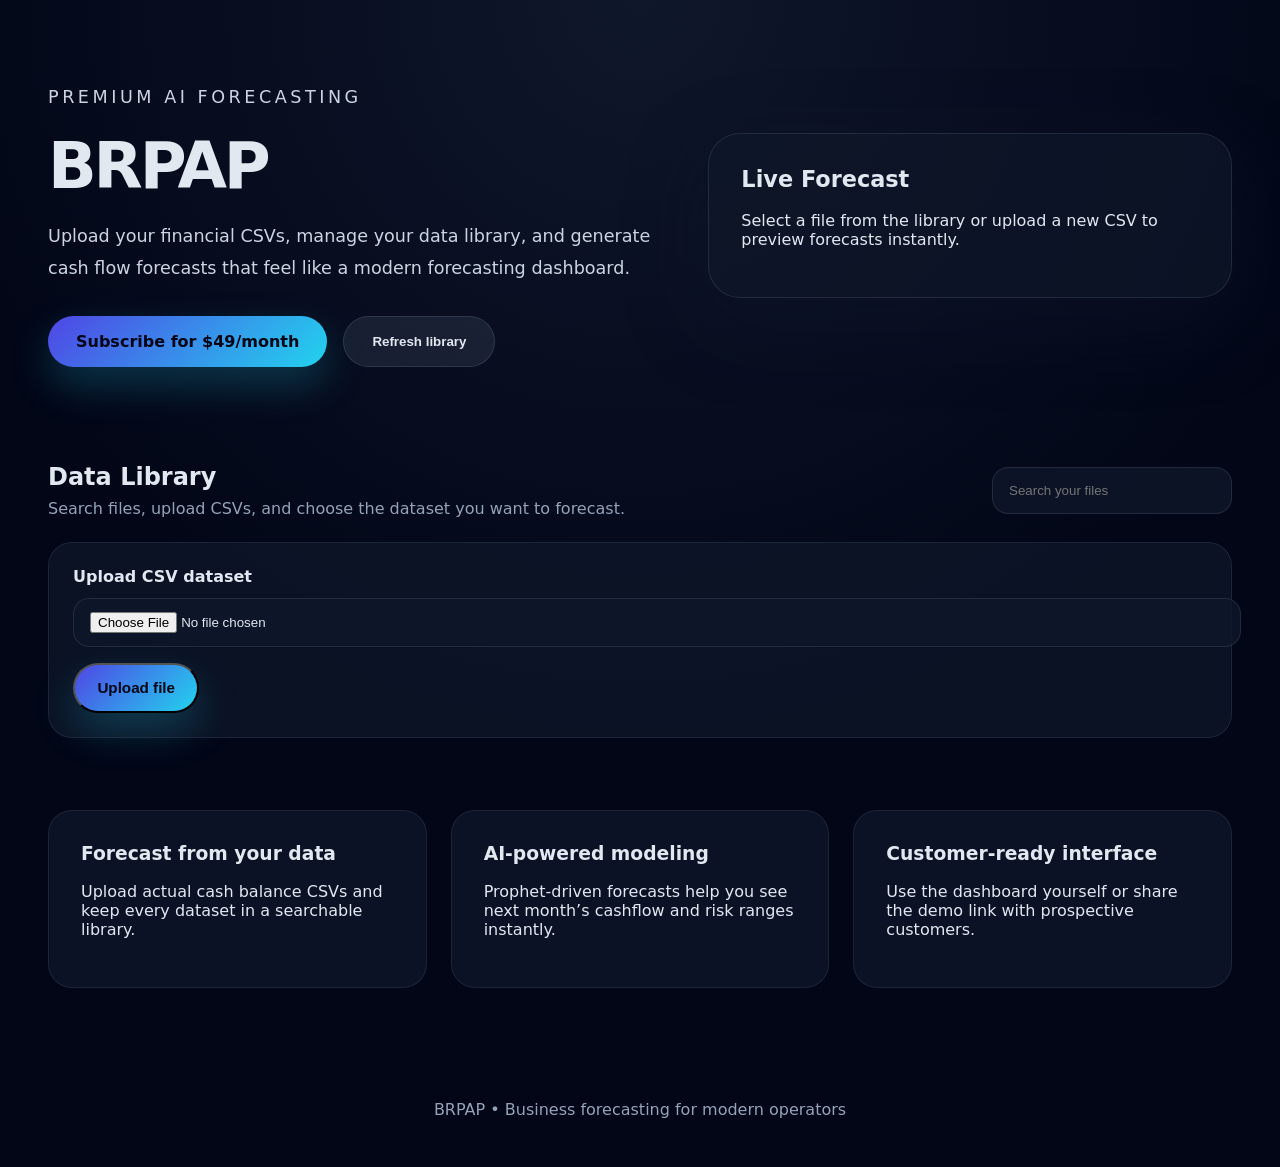
==== templates/index.html @ 39fd025e "Add deployment automation, Stripe billing, forecasting engine, upload library UX, and runtime config" ====
<!DOCTYPE html>
<html lang="en">
<head>
  <meta charset="UTF-8" />
  <meta name="viewport" content="width=device-width, initial-scale=1.0" />
  <title>BRPAP Forecasting</title>
  <link rel="stylesheet" href="/static/style.css" />
</head>
<body>
  <div class="hero">
    <div class="hero-content">
      <p class="eyebrow">Premium AI Forecasting</p>
      <h1>BRPAP</h1>
      <p>Upload your financial CSVs, manage your data library, and generate cash flow forecasts that feel like a modern forecasting dashboard.</p>
      <div class="button-row">
        <a href="/create-checkout-session" class="btn btn-primary">Subscribe for $49/month</a>
        <button id="refresh-files" class="btn btn-secondary">Refresh library</button>
      </div>
    </div>
    <div class="hero-visual">
      <div class="stats-card">
        <h2>Live Forecast</h2>
        <div id="forecast-output" class="forecast-output">
          <p>Select a file from the library or upload a new CSV to preview forecasts instantly.</p>
        </div>
      </div>
    </div>
  </div>

  <section class="library-section">
    <div class="library-header">
      <div>
        <h2>Data Library</h2>
        <p>Search files, upload CSVs, and choose the dataset you want to forecast.</p>
      </div>
      <input id="library-search" type="search" placeholder="Search your files" />
    </div>
    <div class="upload-panel">
      <form id="upload-form">
        <label for="file-upload">Upload CSV dataset</label>
        <input id="file-upload" type="file" accept=".csv" />
        <button type="submit" class="btn btn-primary small">Upload file</button>
        <span id="upload-message" class="upload-message"></span>
      </form>
    </div>
    <div id="file-list" class="file-list"></div>
  </section>

  <section class="features">
    <div class="feature">
      <h3>Forecast from your data</h3>
      <p>Upload actual cash balance CSVs and keep every dataset in a searchable library.</p>
    </div>
    <div class="feature">
      <h3>AI-powered modeling</h3>
      <p>Prophet-driven forecasts help you see next month’s cashflow and risk ranges instantly.</p>
    </div>
    <div class="feature">
      <h3>Customer-ready interface</h3>
      <p>Use the dashboard yourself or share the demo link with prospective customers.</p>
    </div>
  </section>

  <footer>
    <p>BRPAP • Business forecasting for modern operators</p>
  </footer>

  <script>
    const uploadForm = document.getElementById('upload-form');
    const fileUpload = document.getElementById('file-upload');
    const uploadMessage = document.getElementById('upload-message');
    const fileList = document.getElementById('file-list');
    const librarySearch = document.getElementById('library-search');
    const refreshFiles = document.getElementById('refresh-files');
    const forecastOutput = document.getElementById('forecast-output');

    async function fetchFiles(query = '') {
      const searchParam = query ? `?search=${encodeURIComponent(query)}` : '';
      const response = await fetch(`/files${searchParam}`);
      const data = await response.json();
      renderFileList(data.files);
    }

    function renderFileList(files) {
      if (!files.length) {
        fileList.innerHTML = '<div class="empty-state">No files found. Upload a CSV to begin.</div>';
        return;
      }

      fileList.innerHTML = files.map(file => `
        <div class="file-card">
          <div>
            <strong>${file}</strong>
            <p>Real dataset available for forecast</p>
          </div>
          <button class="btn btn-secondary small" data-file="${file}">Forecast</button>
        </div>
      `).join('');

      document.querySelectorAll('[data-file]').forEach(button => {
        button.addEventListener('click', () => {
          const fileName = button.dataset.file;
          loadForecast(fileName);
        });
      });
    }

    async function loadForecast(fileName) {
      forecastOutput.innerHTML = '<p>Loading forecast for selected dataset...</p>';
      try {
        const response = await fetch(`/predict?file_name=${encodeURIComponent(fileName)}`);
        if (!response.ok) {
          const error = await response.json();
          throw new Error(error.detail || 'Could not generate forecast');
        }
        const data = await response.json();
        const rows = data.forecast.map(item => `
          <div class="forecast-row">
            <span>${item.date}</span>
            <strong>$${item.forecasted_cash_balance.toLocaleString()}</strong>
            <span class="range">(${item.lower_bound.toLocaleString()} - ${item.upper_bound.toLocaleString()})</span>
          </div>
        `).join('');

        forecastOutput.innerHTML = `
          <div class="forecast-summary">
            <span>Source: ${data.source}</span>
            <span>Periods: ${data.forecast_periods}</span>
          </div>
          <div class="forecast-list">${rows}</div>
        `;
      } catch (error) {
        forecastOutput.innerHTML = `<p class="error">${error.message}</p>`;
      }
    }

    uploadForm.addEventListener('submit', async event => {
      event.preventDefault();
      if (!fileUpload.files.length) {
        uploadMessage.textContent = 'Please choose a CSV file first.';
        return;
      }

      const formData = new FormData();
      formData.append('file', fileUpload.files[0]);
      uploadMessage.textContent = 'Uploading...';

      const response = await fetch('/upload', {
        method: 'POST',
        body: formData,
      });

      if (!response.ok) {
        const error = await response.json();
        uploadMessage.textContent = error.detail || 'Upload failed';
        uploadMessage.classList.add('error');
        return;
      }

      const result = await response.json();
      uploadMessage.textContent = `${result.filename} uploaded successfully.`;
      uploadMessage.classList.remove('error');
      fileUpload.value = '';
      fetchFiles(librarySearch.value);
    });

    librarySearch.addEventListener('input', () => {
      fetchFiles(librarySearch.value);
    });

    refreshFiles.addEventListener('click', () => {
      fetchFiles(librarySearch.value);
    });

    fetchFiles();
  </script>
</body>
</html>
---- static/style.css ----
body {
  margin: 0;
  font-family: Inter, system-ui, -apple-system, BlinkMacSystemFont, 'Segoe UI', sans-serif;
  background: radial-gradient(circle at top, #0f172a, #020617 55%);
  color: #e2e8f0;
}

.hero {
  display: grid;
  grid-template-columns: 1.2fr 1fr;
  gap: 2rem;
  padding: 4rem 3rem;
  align-items: center;
}

.hero-content h1 {
  font-size: clamp(3rem, 5vw, 5rem);
  margin: 0;
  letter-spacing: -0.05em;
}

.hero-content p {
  max-width: 40rem;
  color: #cbd5e1;
  font-size: 1.1rem;
  line-height: 1.8;
}

.button-row {
  margin-top: 2rem;
  display: flex;
  gap: 1rem;
  flex-wrap: wrap;
}

.btn {
  padding: 1rem 1.75rem;
  border-radius: 999px;
  text-decoration: none;
  font-weight: 700;
  transition: transform 0.2s ease, box-shadow 0.2s ease;
}

.btn-primary {
  background: linear-gradient(135deg, #4f46e5, #22d3ee);
  color: #020617;
  box-shadow: 0 18px 40px rgba(34, 211, 238, 0.22);
}

.btn-secondary {
  background: rgba(148, 163, 184, 0.12);
  border: 1px solid rgba(148, 163, 184, 0.18);
  color: #e2e8f0;
}

.btn:hover {
  transform: translateY(-2px);
}

.eyebrow {
  color: #38bdf8;
  text-transform: uppercase;
  letter-spacing: 0.2em;
  font-size: 0.85rem;
  margin-bottom: 1rem;
}

.hero-visual {
  background: rgba(15, 23, 42, 0.7);
  border: 1px solid rgba(148, 163, 184, 0.16);
  border-radius: 2rem;
  padding: 2rem;
  box-shadow: 0 24px 80px rgba(15, 23, 42, 0.45);
}

.stats-card h2 {
  margin-top: 0;
  font-size: 1.4rem;
}

.library-section {
  padding: 2rem 3rem 1rem;
}

.library-header {
  display: flex;
  justify-content: space-between;
  align-items: center;
  gap: 1rem;
  flex-wrap: wrap;
}

.library-header h2 {
  margin: 0;
}

.library-header p {
  margin: 0.5rem 0 0;
  color: #94a3b8;
}

#library-search {
  min-width: 240px;
  padding: 0.95rem 1rem;
  border-radius: 1rem;
  border: 1px solid rgba(148, 163, 184, 0.16);
  background: rgba(15, 23, 42, 0.8);
  color: #e2e8f0;
}

.upload-panel {
  margin: 1.5rem 0;
  background: rgba(15, 23, 42, 0.75);
  border: 1px solid rgba(148, 163, 184, 0.12);
  border-radius: 1.5rem;
  padding: 1.5rem;
}

.upload-panel label {
  display: block;
  margin-bottom: 0.75rem;
  font-weight: 700;
}

.upload-panel input[type="file"] {
  width: 100%;
  padding: 0.8rem 1rem;
  border-radius: 1rem;
  border: 1px solid rgba(148, 163, 184, 0.16);
  background: rgba(15, 23, 42, 0.85);
  color: #e2e8f0;
  margin-bottom: 1rem;
}

.upload-panel .upload-message {
  display: inline-block;
  margin-left: 1rem;
  color: #94a3b8;
}

.upload-panel .upload-message.error {
  color: #fecaca;
}

.file-list {
  display: grid;
  grid-template-columns: repeat(2, minmax(0, 1fr));
  gap: 1rem;
}

.file-card {
  background: rgba(15, 23, 42, 0.78);
  border: 1px solid rgba(148, 163, 184, 0.16);
  border-radius: 1.5rem;
  padding: 1.5rem;
  display: flex;
  justify-content: space-between;
  align-items: center;
  gap: 1rem;
}

.file-card strong {
  display: block;
  color: #f8fafc;
}

.file-card p {
  margin: 0.5rem 0 0;
  color: #94a3b8;
}

.btn.small {
  padding: 0.9rem 1.4rem;
  font-size: 0.95rem;
}

.empty-state {
  padding: 2rem;
  color: #cbd5e1;
  border-radius: 1.5rem;
  background: rgba(15, 23, 42, 0.85);
  border: 1px dashed rgba(148, 163, 184, 0.3);
  text-align: center;
}

.features {
  display: grid;
  grid-template-columns: repeat(3, minmax(0, 1fr));
  gap: 1.5rem;
  padding: 2rem 3rem 4rem;
}

.forecast-output {
  margin-top: 1rem;
}

.forecast-row {
  display: grid;
  grid-template-columns: 1fr auto;
  gap: 1rem;
  align-items: center;
  padding: 0.9rem 1rem;
  border-radius: 1rem;
  background: rgba(15, 23, 42, 0.9);
  margin-bottom: 0.75rem;
}

.forecast-row strong {
  color: #7dd3fc;
}

.range {
  color: #94a3b8;
}

.forecast-summary {
  display: flex;
  justify-content: space-between;
  gap: 1rem;
  color: #94a3b8;
  margin-bottom: 1rem;
  font-size: 0.95rem;
}

.error {
  color: #fecaca;
}

.features {
  display: grid;
  grid-template-columns: repeat(3, minmax(0, 1fr));
  gap: 1.5rem;
  padding: 2rem 3rem 4rem;
}

.feature {
  background: rgba(15, 23, 42, 0.78);
  border: 1px solid rgba(148, 163, 184, 0.12);
  border-radius: 1.5rem;
  padding: 2rem;
}

.feature h3 {
  margin-top: 0;
}

.footer {
  text-align: center;
}

footer {
  padding: 2rem 3rem;
  text-align: center;
  color: #94a3b8;
}

@media (max-width: 900px) {
  .hero {
    grid-template-columns: 1fr;
    padding: 2.5rem 1.5rem;
  }

  .features {
    grid-template-columns: 1fr;
    padding: 2rem 1.5rem 3rem;
  }
}
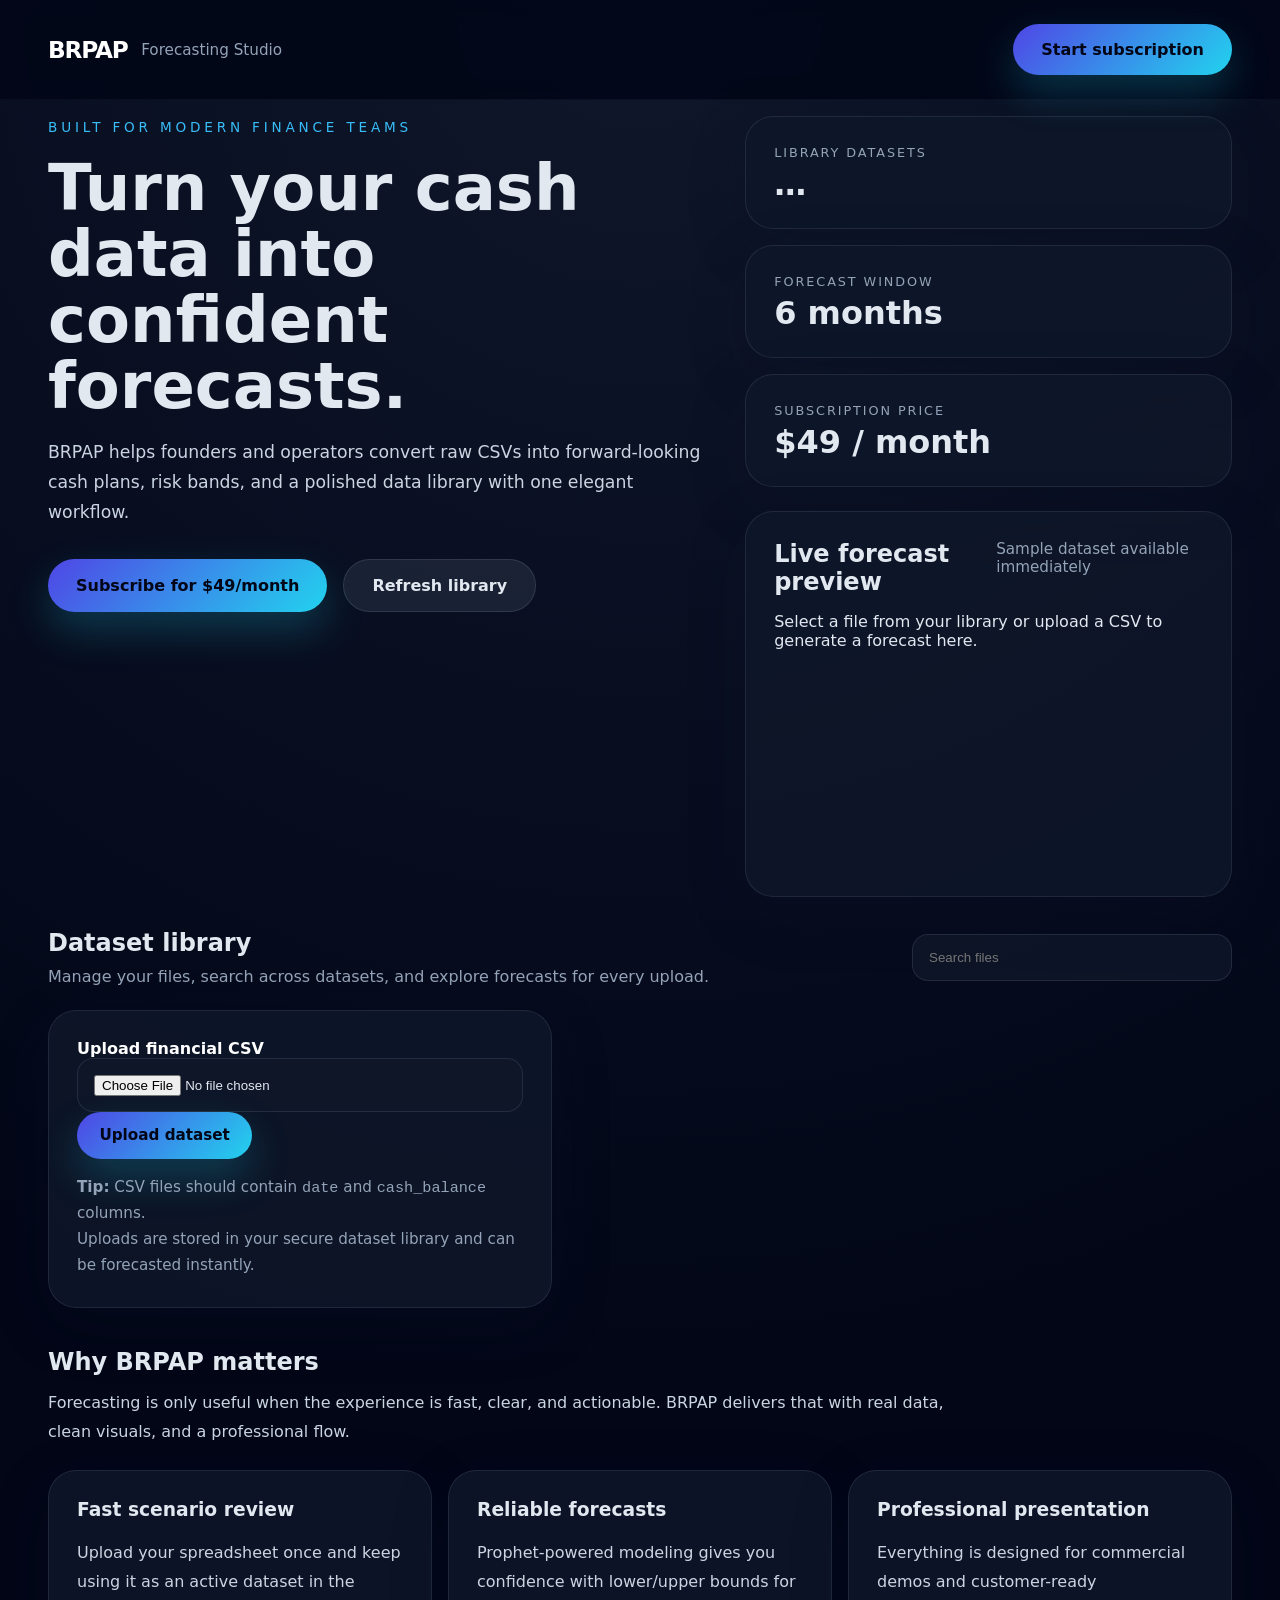
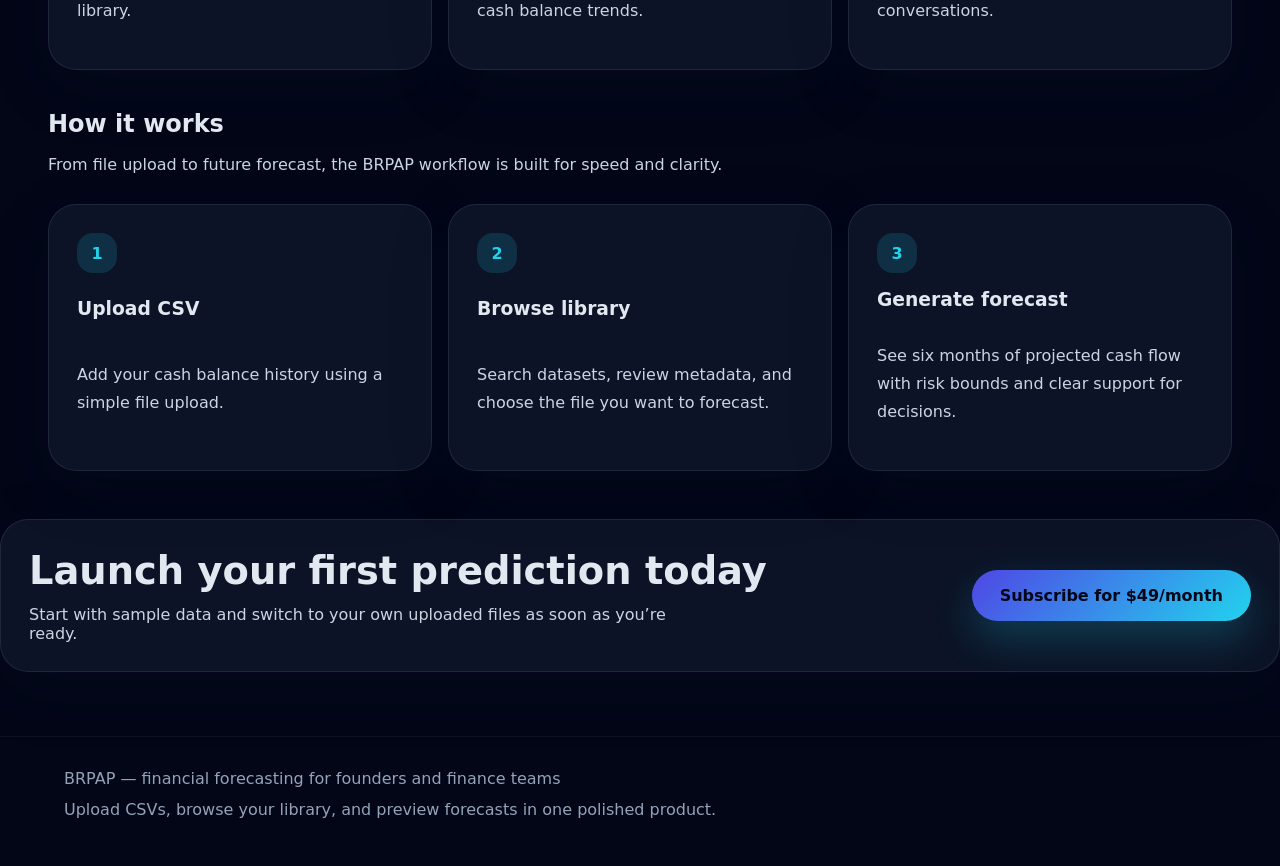
==== commit f966ada4: "Checkpoint from VS Code for cloud agent session" ====
--- a/templates/index.html
+++ b/templates/index.html
@@ -3,66 +3,147 @@
 <head>
   <meta charset="UTF-8" />
   <meta name="viewport" content="width=device-width, initial-scale=1.0" />
-  <title>BRPAP Forecasting</title>
+  <title>BRPAP Forecasting Studio</title>
   <link rel="stylesheet" href="/static/style.css" />
 </head>
 <body>
-  <div class="hero">
-    <div class="hero-content">
-      <p class="eyebrow">Premium AI Forecasting</p>
-      <h1>BRPAP</h1>
-      <p>Upload your financial CSVs, manage your data library, and generate cash flow forecasts that feel like a modern forecasting dashboard.</p>
-      <div class="button-row">
-        <a href="/create-checkout-session" class="btn btn-primary">Subscribe for $49/month</a>
-        <button id="refresh-files" class="btn btn-secondary">Refresh library</button>
-      </div>
+  <header class="top-nav">
+    <div class="brand-block">
+      <div class="brand-logo">BRPAP</div>
+      <span>Forecasting Studio</span>
     </div>
-    <div class="hero-visual">
-      <div class="stats-card">
-        <h2>Live Forecast</h2>
-        <div id="forecast-output" class="forecast-output">
-          <p>Select a file from the library or upload a new CSV to preview forecasts instantly.</p>
-        </div>
-      </div>
+    <div class="nav-actions">
+      <a href="/create-checkout-session" class="btn btn-primary">Start subscription</a>
     </div>
-  </div>
-
-  <section class="library-section">
-    <div class="library-header">
+  </header>
+
+  <main>
+    <section class="hero">
+      <div class="hero-copy">
+        <p class="eyebrow">Built for modern finance teams</p>
+        <h1>Turn your cash data into confident forecasts.</h1>
+        <p>BRPAP helps founders and operators convert raw CSVs into forward-looking cash plans, risk bands, and a polished data library with one elegant workflow.</p>
+        <div class="button-row">
+          <a href="/create-checkout-session" class="btn btn-primary">Subscribe for $49/month</a>
+          <button id="refresh-files" class="btn btn-secondary">Refresh library</button>
+        </div>
+      </div>
+
+      <aside class="hero-panel">
+        <div class="stats-grid">
+          <article class="stat-card">
+            <span class="stat-label">Library datasets</span>
+            <strong id="dataset-count">…</strong>
+          </article>
+          <article class="stat-card">
+            <span class="stat-label">Forecast window</span>
+            <strong>6 months</strong>
+          </article>
+          <article class="stat-card">
+            <span class="stat-label">Subscription price</span>
+            <strong>$49 / month</strong>
+          </article>
+        </div>
+
+        <div class="forecast-card">
+          <div class="forecast-card-header">
+            <h2>Live forecast preview</h2>
+            <span>Sample dataset available immediately</span>
+          </div>
+          <div id="forecast-output" class="forecast-output">
+            <p>Select a file from your library or upload a CSV to generate a forecast here.</p>
+          </div>
+        </div>
+      </aside>
+    </section>
+
+    <section class="library-section">
+      <div class="section-head">
+        <div>
+          <h2>Dataset library</h2>
+          <p>Manage your files, search across datasets, and explore forecasts for every upload.</p>
+        </div>
+        <input id="library-search" type="search" placeholder="Search files" />
+      </div>
+
+      <div class="library-grid">
+        <div class="upload-panel">
+          <form id="upload-form">
+            <label for="file-upload">Upload financial CSV</label>
+            <input id="file-upload" type="file" accept=".csv" />
+            <button type="submit" class="btn btn-primary small">Upload dataset</button>
+            <p id="upload-message" class="upload-message"></p>
+          </form>
+
+          <div class="upload-hints">
+            <p><strong>Tip:</strong> CSV files should contain <code>date</code> and <code>cash_balance</code> columns.</p>
+            <p>Uploads are stored in your secure dataset library and can be forecasted instantly.</p>
+          </div>
+        </div>
+
+        <div class="file-list" id="file-list"></div>
+      </div>
+    </section>
+
+    <section class="insights-section">
+      <div class="section-title">
+        <h2>Why BRPAP matters</h2>
+        <p>Forecasting is only useful when the experience is fast, clear, and actionable. BRPAP delivers that with real data, clean visuals, and a professional flow.</p>
+      </div>
+      <div class="insight-grid">
+        <article class="insight-card">
+          <h3>Fast scenario review</h3>
+          <p>Upload your spreadsheet once and keep using it as an active dataset in the library.</p>
+        </article>
+        <article class="insight-card">
+          <h3>Reliable forecasts</h3>
+          <p>Prophet-powered modeling gives you confidence with lower/upper bounds for cash balance trends.</p>
+        </article>
+        <article class="insight-card">
+          <h3>Professional presentation</h3>
+          <p>Everything is designed for commercial demos and customer-ready conversations.</p>
+        </article>
+      </div>
+    </section>
+
+    <section class="timeline-section">
+      <div class="section-title">
+        <h2>How it works</h2>
+        <p>From file upload to future forecast, the BRPAP workflow is built for speed and clarity.</p>
+      </div>
+      <div class="timeline">
+        <div class="timeline-step">
+          <span class="step-number">1</span>
+          <h3>Upload CSV</h3>
+          <p>Add your cash balance history using a simple file upload.</p>
+        </div>
+        <div class="timeline-step">
+          <span class="step-number">2</span>
+          <h3>Browse library</h3>
+          <p>Search datasets, review metadata, and choose the file you want to forecast.</p>
+        </div>
+        <div class="timeline-step">
+          <span class="step-number">3</span>
+          <h3>Generate forecast</h3>
+          <p>See six months of projected cash flow with risk bounds and clear support for decisions.</p>
+        </div>
+      </div>
+    </section>
+
+    <section class="cta-panel">
       <div>
-        <h2>Data Library</h2>
-        <p>Search files, upload CSVs, and choose the dataset you want to forecast.</p>
-      </div>
-      <input id="library-search" type="search" placeholder="Search your files" />
+        <h2>Launch your first prediction today</h2>
+        <p>Start with sample data and switch to your own uploaded files as soon as you’re ready.</p>
+      </div>
+      <a href="/create-checkout-session" class="btn btn-primary">Subscribe for $49/month</a>
+    </section>
+  </main>
+
+  <footer>
+    <div>
+      <p>BRPAP — financial forecasting for founders and finance teams</p>
+      <p>Upload CSVs, browse your library, and preview forecasts in one polished product.</p>
     </div>
-    <div class="upload-panel">
-      <form id="upload-form">
-        <label for="file-upload">Upload CSV dataset</label>
-        <input id="file-upload" type="file" accept=".csv" />
-        <button type="submit" class="btn btn-primary small">Upload file</button>
-        <span id="upload-message" class="upload-message"></span>
-      </form>
-    </div>
-    <div id="file-list" class="file-list"></div>
-  </section>
-
-  <section class="features">
-    <div class="feature">
-      <h3>Forecast from your data</h3>
-      <p>Upload actual cash balance CSVs and keep every dataset in a searchable library.</p>
-    </div>
-    <div class="feature">
-      <h3>AI-powered modeling</h3>
-      <p>Prophet-driven forecasts help you see next month’s cashflow and risk ranges instantly.</p>
-    </div>
-    <div class="feature">
-      <h3>Customer-ready interface</h3>
-      <p>Use the dashboard yourself or share the demo link with prospective customers.</p>
-    </div>
-  </section>
-
-  <footer>
-    <p>BRPAP • Business forecasting for modern operators</p>
   </footer>
 
   <script>
@@ -73,12 +154,22 @@
     const librarySearch = document.getElementById('library-search');
     const refreshFiles = document.getElementById('refresh-files');
     const forecastOutput = document.getElementById('forecast-output');
+    const datasetCount = document.getElementById('dataset-count');
+    const defaultFile = 'sample_financial.csv';
+
+    function formatDate(isoValue) {
+      return new Date(isoValue).toLocaleDateString(undefined, {
+        year: 'numeric', month: 'short', day: 'numeric'
+      });
+    }
 
     async function fetchFiles(query = '') {
       const searchParam = query ? `?search=${encodeURIComponent(query)}` : '';
       const response = await fetch(`/files${searchParam}`);
       const data = await response.json();
       renderFileList(data.files);
+      datasetCount.textContent = data.files.length;
+      return data.files;
     }
 
     function renderFileList(files) {
@@ -88,13 +179,16 @@
       }
 
       fileList.innerHTML = files.map(file => `
-        <div class="file-card">
-          <div>
-            <strong>${file}</strong>
-            <p>Real dataset available for forecast</p>
-          </div>
-          <button class="btn btn-secondary small" data-file="${file}">Forecast</button>
-        </div>
+        <article class="file-card">
+          <div class="file-details">
+            <strong>${file.name}</strong>
+            <span>${file.source === 'sample' ? 'Sample dataset' : 'Uploaded file'}</span>
+            <p>${file.size_label} · ${formatDate(file.uploaded_at)}</p>
+          </div>
+          <div class="file-actions">
+            <button class="btn btn-secondary small" data-file="${file.name}">Forecast</button>
+          </div>
+        </article>
       `).join('');
 
       document.querySelectorAll('[data-file]').forEach(button => {
@@ -103,6 +197,15 @@
           loadForecast(fileName);
         });
       });
+    }
+
+    function createTrendSummary(forecast) {
+      if (!forecast.length) return '';
+      const first = forecast[0].forecasted_cash_balance;
+      const last = forecast[forecast.length - 1].forecasted_cash_balance;
+      const delta = last - first;
+      const direction = delta >= 0 ? 'up' : 'down';
+      return `<div class="trend-summary ${direction}">Projected change over period: <strong>$${delta.toLocaleString()}</strong></div>`;
     }
 
     async function loadForecast(fileName) {
@@ -114,19 +217,29 @@
           throw new Error(error.detail || 'Could not generate forecast');
         }
         const data = await response.json();
-        const rows = data.forecast.map(item => `
-          <div class="forecast-row">
-            <span>${item.date}</span>
-            <strong>$${item.forecasted_cash_balance.toLocaleString()}</strong>
-            <span class="range">(${item.lower_bound.toLocaleString()} - ${item.upper_bound.toLocaleString()})</span>
-          </div>
-        `).join('');
+        const maxValue = Math.max(...data.forecast.map(item => Math.abs(item.forecasted_cash_balance)));
+        const rows = data.forecast.map(item => {
+          const barWidth = maxValue ? Math.max(8, Math.round((Math.abs(item.forecasted_cash_balance) / maxValue) * 100)) : 10;
+          return `
+            <div class="forecast-row">
+              <div>
+                <span class="forecast-date">${item.date}</span>
+                <span class="forecast-meta">${item.lower_bound.toLocaleString()} - ${item.upper_bound.toLocaleString()}</span>
+              </div>
+              <div class="forecast-value">
+                <strong>$${item.forecasted_cash_balance.toLocaleString()}</strong>
+                <span class="trend-bar" style="width: ${barWidth}%"></span>
+              </div>
+            </div>
+          `;
+        }).join('');
 
         forecastOutput.innerHTML = `
-          <div class="forecast-summary">
-            <span>Source: ${data.source}</span>
-            <span>Periods: ${data.forecast_periods}</span>
-          </div>
+          <div class="forecast-summary-row">
+            <span class="summary-pill">Source: ${data.source}</span>
+            <span class="summary-pill">Periods: ${data.forecast_periods}</span>
+          </div>
+          ${createTrendSummary(data.forecast)}
           <div class="forecast-list">${rows}</div>
         `;
       } catch (error) {
@@ -138,12 +251,14 @@
       event.preventDefault();
       if (!fileUpload.files.length) {
         uploadMessage.textContent = 'Please choose a CSV file first.';
+        uploadMessage.classList.add('error');
         return;
       }
 
       const formData = new FormData();
       formData.append('file', fileUpload.files[0]);
       uploadMessage.textContent = 'Uploading...';
+      uploadMessage.classList.remove('error');
 
       const response = await fetch('/upload', {
         method: 'POST',
@@ -161,7 +276,8 @@
       uploadMessage.textContent = `${result.filename} uploaded successfully.`;
       uploadMessage.classList.remove('error');
       fileUpload.value = '';
-      fetchFiles(librarySearch.value);
+      renderFileList(result.files);
+      datasetCount.textContent = result.files.length;
     });
 
     librarySearch.addEventListener('input', () => {
@@ -172,7 +288,11 @@
       fetchFiles(librarySearch.value);
     });
 
-    fetchFiles();
+    fetchFiles().then(files => {
+      if (files && files.length) {
+        loadForecast(defaultFile);
+      }
+    });
   </script>
 </body>
 </html>
--- a/static/style.css
+++ b/static/style.css
@@ -1,44 +1,121 @@
 body {
   margin: 0;
+  min-height: 100vh;
   font-family: Inter, system-ui, -apple-system, BlinkMacSystemFont, 'Segoe UI', sans-serif;
   background: radial-gradient(circle at top, #0f172a, #020617 55%);
   color: #e2e8f0;
 }
 
+* {
+  box-sizing: border-box;
+}
+
+a {
+  color: inherit;
+  text-decoration: none;
+}
+
+button {
+  font: inherit;
+  cursor: pointer;
+}
+
+.top-nav {
+  display: flex;
+  justify-content: space-between;
+  align-items: center;
+  padding: 1.5rem 3rem;
+  position: sticky;
+  top: 0;
+  z-index: 10;
+  background: rgba(2, 6, 23, 0.88);
+  backdrop-filter: blur(10px);
+  border-bottom: 1px solid rgba(148, 163, 184, 0.06);
+}
+
+.brand-block {
+  display: flex;
+  align-items: center;
+  gap: 0.85rem;
+}
+
+.brand-logo {
+  font-size: 1.45rem;
+  font-weight: 800;
+  letter-spacing: -0.05em;
+  color: #ffffff;
+}
+
+.brand-block span {
+  color: #94a3b8;
+  font-size: 0.95rem;
+}
+
+.hero,
+.library-section,
+.insights-section,
+.timeline-section,
+.cta-panel,
+footer {
+  padding-left: 3rem;
+  padding-right: 3rem;
+}
+
 .hero {
   display: grid;
-  grid-template-columns: 1.2fr 1fr;
-  gap: 2rem;
-  padding: 4rem 3rem;
-  align-items: center;
-}
-
-.hero-content h1 {
-  font-size: clamp(3rem, 5vw, 5rem);
-  margin: 0;
-  letter-spacing: -0.05em;
-}
-
-.hero-content p {
-  max-width: 40rem;
-  color: #cbd5e1;
-  font-size: 1.1rem;
-  line-height: 1.8;
+  grid-template-columns: 1.35fr 1fr;
+  gap: 2.5rem;
+  align-items: flex-start;
+  padding-top: 1rem;
+}
+
+.hero-copy {
+  max-width: 55rem;
+}
+
+.hero-copy .eyebrow {
+  margin: 0;
+  color: #38bdf8;
+  letter-spacing: 0.28em;
+  text-transform: uppercase;
+  font-size: 0.85rem;
+}
+
+.hero-copy h1 {
+  margin: 1rem 0 1rem;
+  font-size: clamp(3rem, 5vw, 4.75rem);
+  line-height: 1.03;
+}
+
+.hero-copy p {
+  max-width: 42rem;
+  margin-bottom: 2rem;
+  color: #cbd5e1;
+  font-size: 1.08rem;
+  line-height: 1.75;
 }
 
 .button-row {
-  margin-top: 2rem;
-  display: flex;
-  gap: 1rem;
+  display: flex;
   flex-wrap: wrap;
+  gap: 1rem;
+  margin-top: 1rem;
 }
 
 .btn {
+  display: inline-flex;
+  align-items: center;
+  justify-content: center;
   padding: 1rem 1.75rem;
   border-radius: 999px;
   text-decoration: none;
   font-weight: 700;
-  transition: transform 0.2s ease, box-shadow 0.2s ease;
+  border: none;
+  transition: transform 0.2s ease, box-shadow 0.2s ease, filter 0.2s ease;
+}
+
+.btn:hover {
+  transform: translateY(-2px);
 }
 
 .btn-primary {
@@ -53,54 +130,185 @@
   color: #e2e8f0;
 }
 
-.btn:hover {
-  transform: translateY(-2px);
-}
-
-.eyebrow {
-  color: #38bdf8;
+.btn.small {
+  padding: 0.9rem 1.4rem;
+  font-size: 0.95rem;
+}
+
+.hero-panel {
+  display: grid;
+  gap: 1.5rem;
+}
+
+.stats-grid,
+.insight-grid,
+.timeline {
+  display: grid;
+  gap: 1rem;
+}
+
+.stats-grid {
+  grid-template-columns: repeat(1, minmax(0, 1fr));
+}
+
+.stat-card,
+.forecast-card,
+.file-card,
+.upload-panel,
+.insight-card,
+.timeline-step,
+.cta-panel {
+  background: rgba(15, 23, 42, 0.85);
+  border: 1px solid rgba(148, 163, 184, 0.14);
+  border-radius: 1.75rem;
+  padding: 1.75rem;
+  box-shadow: 0 18px 60px rgba(15, 23, 42, 0.18);
+}
+
+.stat-card {
+  display: flex;
+  flex-direction: column;
+  gap: 0.5rem;
+}
+
+.stat-label {
+  color: #94a3b8;
   text-transform: uppercase;
-  letter-spacing: 0.2em;
-  font-size: 0.85rem;
+  letter-spacing: 0.15em;
+  font-size: 0.8rem;
+}
+
+.stat-card strong {
+  font-size: 2rem;
+  line-height: 1;
+}
+
+.forecast-card-header {
+  display: flex;
+  justify-content: space-between;
+  align-items: flex-start;
+  gap: 1rem;
   margin-bottom: 1rem;
 }
 
-.hero-visual {
-  background: rgba(15, 23, 42, 0.7);
-  border: 1px solid rgba(148, 163, 184, 0.16);
-  border-radius: 2rem;
-  padding: 2rem;
-  box-shadow: 0 24px 80px rgba(15, 23, 42, 0.45);
-}
-
-.stats-card h2 {
-  margin-top: 0;
-  font-size: 1.4rem;
+.forecast-card-header h2 {
+  margin: 0;
+}
+
+.forecast-card-header span {
+  color: #94a3b8;
+  font-size: 0.95rem;
+}
+
+.forecast-output {
+  min-height: 16rem;
+}
+
+.forecast-summary-row {
+  display: flex;
+  flex-wrap: wrap;
+  gap: 1rem;
+  margin-bottom: 1rem;
+  color: #cbd5e1;
+}
+
+.summary-pill {
+  background: rgba(34, 211, 238, 0.12);
+  color: #e0f2fe;
+  padding: 0.65rem 1rem;
+  border-radius: 999px;
+  font-size: 0.95rem;
+}
+
+.trend-summary {
+  color: #cbd5e1;
+  margin-bottom: 1rem;
+  padding: 1rem 1.25rem;
+  border-radius: 1rem;
+  background: rgba(15, 23, 42, 0.92);
+}
+
+.trend-summary.up {
+  border-left: 4px solid #22c55e;
+}
+
+.trend-summary.down {
+  border-left: 4px solid #f97316;
+}
+
+.forecast-list {
+  display: grid;
+  gap: 0.8rem;
+}
+
+.forecast-row {
+  display: grid;
+  grid-template-columns: 1fr 1fr;
+  gap: 1rem;
+  align-items: center;
+  padding: 1rem;
+  border-radius: 1rem;
+  background: rgba(2, 6, 23, 0.95);
+  border: 1px solid rgba(71, 85, 105, 0.18);
+}
+
+.forecast-date {
+  display: block;
+  font-weight: 700;
+  color: #e2e8f0;
+}
+
+.forecast-meta {
+  display: block;
+  color: #94a3b8;
+  font-size: 0.92rem;
+  margin-top: 0.35rem;
+}
+
+.forecast-value {
+  display: grid;
+  gap: 0.75rem;
+  justify-items: end;
+}
+
+.forecast-value strong {
+  color: #7dd3fc;
+}
+
+.trend-bar {
+  display: block;
+  height: 8px;
+  border-radius: 999px;
+  background: linear-gradient(90deg, #38bdf8, #4f46e5);
 }
 
 .library-section {
-  padding: 2rem 3rem 1rem;
-}
-
-.library-header {
+  margin-top: 2rem;
+}
+
+.section-head {
   display: flex;
   justify-content: space-between;
   align-items: center;
   gap: 1rem;
+  margin-bottom: 1.5rem;
   flex-wrap: wrap;
 }
 
-.library-header h2 {
-  margin: 0;
-}
-
-.library-header p {
-  margin: 0.5rem 0 0;
-  color: #94a3b8;
+.section-head h2 {
+  margin: 0;
+}
+
+.section-head p {
+  margin: 0.65rem 0 0;
+  color: #94a3b8;
+  max-width: 42rem;
 }
 
 #library-search {
   min-width: 240px;
+  max-width: 320px;
+  width: 100%;
   padding: 0.95rem 1rem;
   border-radius: 1rem;
   border: 1px solid rgba(148, 163, 184, 0.16);
@@ -108,70 +316,175 @@
   color: #e2e8f0;
 }
 
+.library-grid {
+  display: grid;
+  grid-template-columns: 1fr 1.3fr;
+  gap: 1.5rem;
+}
+
 .upload-panel {
-  margin: 1.5rem 0;
-  background: rgba(15, 23, 42, 0.75);
-  border: 1px solid rgba(148, 163, 184, 0.12);
-  border-radius: 1.5rem;
-  padding: 1.5rem;
+  display: grid;
+  gap: 1rem;
 }
 
 .upload-panel label {
-  display: block;
-  margin-bottom: 0.75rem;
   font-weight: 700;
+  color: #ffffff;
 }
 
 .upload-panel input[type="file"] {
   width: 100%;
-  padding: 0.8rem 1rem;
+  padding: 0.95rem 1rem;
   border-radius: 1rem;
   border: 1px solid rgba(148, 163, 184, 0.16);
-  background: rgba(15, 23, 42, 0.85);
+  background: rgba(15, 23, 42, 0.9);
   color: #e2e8f0;
-  margin-bottom: 1rem;
-}
-
-.upload-panel .upload-message {
-  display: inline-block;
-  margin-left: 1rem;
-  color: #94a3b8;
-}
-
-.upload-panel .upload-message.error {
+}
+
+.upload-hints p {
+  margin: 0;
+  color: #94a3b8;
+  font-size: 0.95rem;
+  line-height: 1.7;
+}
+
+.upload-message {
+  margin: 0;
+  color: #bef264;
+}
+
+.upload-message.error {
   color: #fecaca;
 }
 
 .file-list {
   display: grid;
-  grid-template-columns: repeat(2, minmax(0, 1fr));
   gap: 1rem;
 }
 
 .file-card {
-  background: rgba(15, 23, 42, 0.78);
-  border: 1px solid rgba(148, 163, 184, 0.16);
-  border-radius: 1.5rem;
-  padding: 1.5rem;
+  display: grid;
+  grid-template-columns: 1fr auto;
+  gap: 1rem;
+  align-items: center;
+}
+
+.file-details strong {
+  font-size: 1rem;
+  color: #ffffff;
+}
+
+.file-details span,
+.file-details p {
+  display: block;
+  margin-top: 0.35rem;
+  color: #94a3b8;
+  font-size: 0.95rem;
+}
+
+.file-actions {
+  display: flex;
+  justify-content: flex-end;
+}
+
+.insights-section,
+.timeline-section {
+  margin-top: 2.5rem;
+}
+
+.section-title {
+  margin-bottom: 1.5rem;
+}
+
+.section-title h2 {
+  margin: 0;
+}
+
+.section-title p {
+  margin: 0.8rem 0 0;
+  color: #cbd5e1;
+  max-width: 56rem;
+  line-height: 1.8;
+}
+
+.insight-grid {
+  grid-template-columns: repeat(3, minmax(0, 1fr));
+}
+
+.insight-card h3 {
+  margin-top: 0;
+}
+
+.insight-card p {
+  color: #cbd5e1;
+  line-height: 1.8;
+}
+
+.timeline {
+  grid-template-columns: repeat(3, minmax(0, 1fr));
+}
+
+.timeline-step {
+  display: grid;
+  gap: 1rem;
+}
+
+.step-number {
+  display: inline-flex;
+  align-items: center;
+  justify-content: center;
+  width: 2.5rem;
+  height: 2.5rem;
+  border-radius: 1rem;
+  background: rgba(34, 211, 238, 0.15);
+  color: #22d3ee;
+  font-weight: 700;
+}
+
+.timeline-step h3 {
+  margin: 0;
+}
+
+.timeline-step p {
+  color: #cbd5e1;
+  line-height: 1.75;
+}
+
+.cta-panel {
+  margin: 3rem 0 4rem;
   display: flex;
   justify-content: space-between;
   align-items: center;
   gap: 1rem;
-}
-
-.file-card strong {
-  display: block;
-  color: #f8fafc;
-}
-
-.file-card p {
-  margin: 0.5rem 0 0;
-  color: #94a3b8;
-}
-
-.btn.small {
-  padding: 0.9rem 1.4rem;
-  font-size: 0.95rem;
+  flex-wrap: wrap;
+}
+
+.cta-panel h2 {
+  margin: 0;
+  font-size: clamp(2rem, 3vw, 2.5rem);
+}
+
+.cta-panel p {
+  margin: 0.75rem 0 0;
+  max-width: 42rem;
+  color: #cbd5e1;
+}
+
+footer {
+  padding: 2rem 0 3rem;
+  border-top: 1px solid rgba(148, 163, 184, 0.08);
+}
+
+footer div {
+  max-width: 72rem;
+  margin: 0 auto;
+  color: #94a3b8;
+  display: grid;
+  gap: 0.75rem;
+}
+
+footer p {
+  margin: 0;
 }
 
 .empty-state {
@@ -183,85 +496,43 @@
   text-align: center;
 }
 
-.features {
-  display: grid;
-  grid-template-columns: repeat(3, minmax(0, 1fr));
-  gap: 1.5rem;
-  padding: 2rem 3rem 4rem;
-}
-
-.forecast-output {
-  margin-top: 1rem;
-}
-
-.forecast-row {
-  display: grid;
-  grid-template-columns: 1fr auto;
-  gap: 1rem;
-  align-items: center;
-  padding: 0.9rem 1rem;
-  border-radius: 1rem;
-  background: rgba(15, 23, 42, 0.9);
-  margin-bottom: 0.75rem;
-}
-
-.forecast-row strong {
-  color: #7dd3fc;
-}
-
-.range {
-  color: #94a3b8;
-}
-
-.forecast-summary {
-  display: flex;
-  justify-content: space-between;
-  gap: 1rem;
-  color: #94a3b8;
-  margin-bottom: 1rem;
-  font-size: 0.95rem;
-}
-
-.error {
-  color: #fecaca;
-}
-
-.features {
-  display: grid;
-  grid-template-columns: repeat(3, minmax(0, 1fr));
-  gap: 1.5rem;
-  padding: 2rem 3rem 4rem;
-}
-
-.feature {
-  background: rgba(15, 23, 42, 0.78);
-  border: 1px solid rgba(148, 163, 184, 0.12);
-  border-radius: 1.5rem;
-  padding: 2rem;
-}
-
-.feature h3 {
-  margin-top: 0;
-}
-
-.footer {
-  text-align: center;
-}
-
-footer {
-  padding: 2rem 3rem;
-  text-align: center;
-  color: #94a3b8;
-}
-
-@media (max-width: 900px) {
+@media (max-width: 1200px) {
   .hero {
     grid-template-columns: 1fr;
-    padding: 2.5rem 1.5rem;
-  }
-
-  .features {
+  }
+
+  .library-grid {
     grid-template-columns: 1fr;
-    padding: 2rem 1.5rem 3rem;
-  }
-}
+  }
+
+  .stats-grid,
+  .insight-grid,
+  .timeline {
+    grid-template-columns: 1fr;
+  }
+}
+
+@media (max-width: 860px) {
+  .top-nav,
+  .hero,
+  .library-section,
+  .insights-section,
+  .timeline-section,
+  .cta-panel,
+  footer {
+    padding-left: 1.5rem;
+    padding-right: 1.5rem;
+  }
+
+  .forecast-row {
+    grid-template-columns: 1fr;
+  }
+
+  .file-card {
+    grid-template-columns: 1fr;
+  }
+
+  .file-actions {
+    justify-content: flex-start;
+  }
+}
